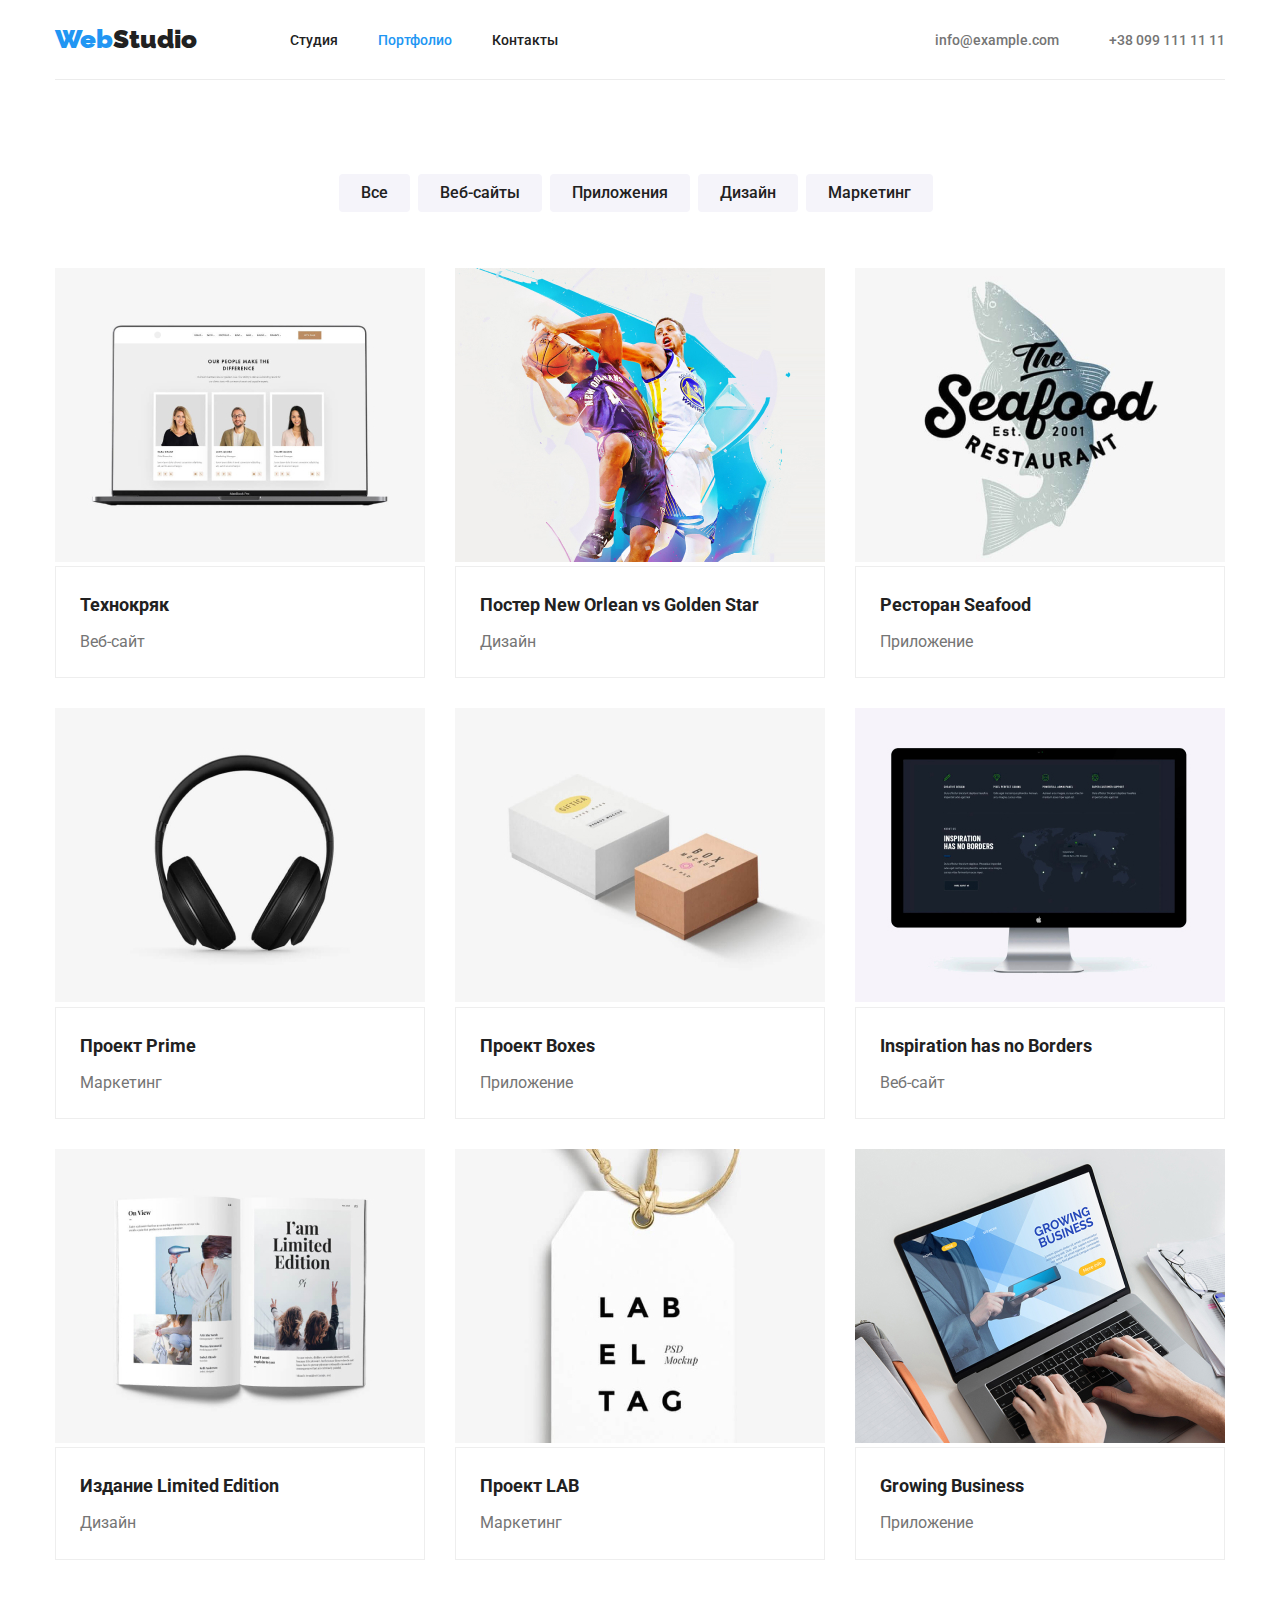
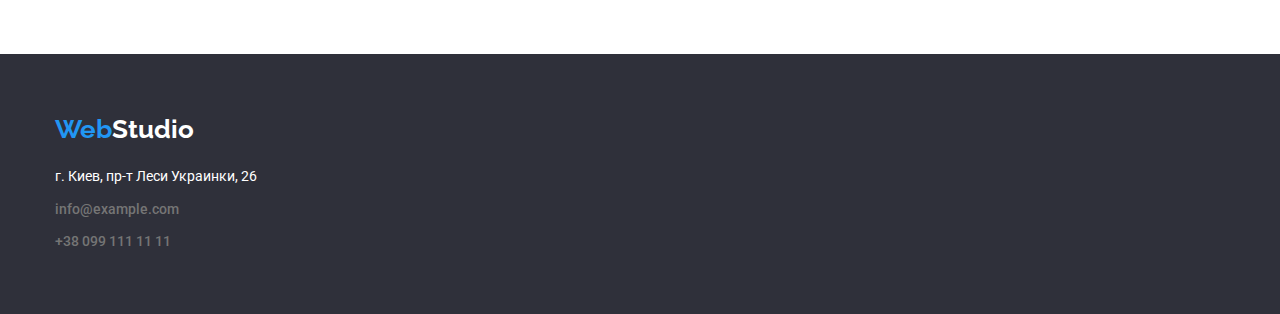
==== portfolio.html @ cf25471f "добавляю код из ДЗ-3" ====
<!DOCTYPE html>
<html lang="ru">

<head>
    <meta charset="UTF-8">
    <meta name="viewport" content="width=device-width, initial-scale=1.0">
    <title>Document</title>
    <link rel="stylesheet" href="./normalize.css">
    <link rel="stylesheet" href="./css/visually-hidden.css">
    <link rel="preconnect" href="https://fonts.gstatic.com">
    <link
        href="https://fonts.googleapis.com/css2?family=Raleway:wght@700&family=Roboto:wght@400;500;700;900&display=swap"
        rel="stylesheet">
    <link rel="stylesheet" href="./css/style.css">
</head>

<body class="page">

    <!-- HEADER -->

    <header>
        <div class="container">
            <nav class="nav">
                <a href="./index.html" class="nav-logo"><span class="nav-logo-color">Web</span>Studio</a>
                <ul class="nav-list list">
                    <li class="nav-list-item"><a href="" class="nav-list-link link">Студия</a></li>
                    <li class="nav-list-item"><a href="./portfolio.html" class="nav-list-link link active-btn">Портфолио</a></li>
                    <li class="nav-list-item"><a href="" class="nav-list-link link">Контакты</a></li>
                </ul>

                <ul class="list nav-contact">
                    <li class="nav-contact-list"><a href="mailto:info@example.com.pin"
                            class="link-contact link list">info@example.com</a></li>
                    <li class="nav-contact-list"><a href="tel:+380991111111" class="link-contact link list">+38 099 111
                            11 11</a></li>
                </ul>
            </nav>
        </div>
    </header>


    <main>

        
        <!-- PORTFOLIO PROJECT -->

        <section class="project">
            <div class="container">
                <h1 class="filter-title visually-hidden">PORTFOLIO FILTERS</h1>
                    
                <ul class="filter-list list">
                    <li class="filter-list-item"><button type="button" class="filter-btn button">Все</button></li>
                    <li class="filter-list-item"><button type="button" class="filter-btn button">Веб-сайты</button></li>
                    <li class="filter-list-item"><button type="button" class="filter-btn button">Приложения</button></li>
                    <li class="filter-list-item"><button type="button" class="filter-btn button">Дизайн</button></li>
                    <li class="filter-list-item"><button type="button" class="filter-btn button">Маркетинг</button></li>
                </ul>
             
                <ul class="portfolio-list list">
                    <li class="portfolio-list-item">
                        <a href="" class="link">
                            <img src="./img/img-portfolio/tehnokrac-project.jpg" alt="проект техгокряк" width="370" height="294">
                            <div class="portfolio-list-box">
                                <h2 class="project-name">Технокряк</h2>
                                <p class="project-text">Веб-сайт</p>
                            </div>
                        </a>
                    </li>
                    <li class="portfolio-list-item">
                        <a href="" class="link">
                            <img src="./img/img-portfolio/basketball-project.jpg"
                                alt="баскетбольный постер новый орлеан с золотыми звездами" width="370" height="294">
                                <div class="portfolio-list-box">
                                    <h2 class="project-name">Постер New Orlean vs Golden Star</h2>
                                    <p class="project-text">Дизайн</p>
                                </div>
                        </a>
                    </li>
                    <li class="portfolio-list-item">
                        <a href="" class="link">
                            <img src="./img/img-portfolio/seafood-project.jpg" alt="ресторан морскаяеда логотип" width="370"
                                height="294">
                                <div class="portfolio-list-box">
                                    <h2 class="project-name">Ресторан Seafood</h2>
                                    <p class="project-text">Приложение</p>
                                </div>
                        </a>
                    </li>
                    <li class="portfolio-list-item">
                        <a href="" class="link">
                            <img src="./img/img-portfolio/prime-project.jpg" alt="прект прайм" width="370" height="294">
                            <div class="portfolio-list-box">
                                <h2 class="project-name">Проект Prime</h2>
                                <p class="project-text">Маркетинг</p>
                            </div>
                        </a>
                    </li>
                    <li class="portfolio-list-item">
                        <a href="" class="link">
                            <img src="./img/img-portfolio/boxes-project.jpg" alt="проект коробки" width="370" height="294">
                            <div class="portfolio-list-box">
                                <h2 class="project-name">Проект Boxes</h2>
                                <p class="project-text">Приложение</p>
                            </div>
                        </a>
                    </li>
                    <li class="portfolio-list-item">
                        <a href="" class="link">
                            <img src="./img/img-portfolio/borders-project.jpg" alt="проект у вдохновения нет границ" width="370"
                                height="294">
                                <div class="portfolio-list-box">
                                    <h2 class="project-name">Inspiration has no Borders</h2>
                                    <p class="project-text">Веб-сайт</p>
                                </div>
                        </a>
                    </li>
                    <li class="portfolio-list-item">
                        <a href="" class="link">
                            <img src="./img/img-portfolio/limited-project.jpg" alt="проект литированая серия" width="370" height="294">
                            <div class="portfolio-list-box">
                                <h2 class="project-name">Издание Limited Edition</h2>
                                <p class="project-text">Дизайн</p>
                            </div>
                        </a>
                    </li>
                    <li class="portfolio-list-item">
                        <a href="" class="link">
                            <img src="./img/img-portfolio/lab-project.jpg" alt="проект ЛАБ" width="370" height="294">
                            <div class="portfolio-list-box">
                                <h2 class="project-name">Проект LAB</h2>
                                <p class="project-text">Маркетинг</p>
                            </div>
                        </a>
                    </li>
                    <li class="portfolio-list-item">
                        <a href="" class="link">
                            <img src="./img/img-portfolio/business-project.jpg" alt="проект растущий бизнес" width="370" height="294">
                            <div class="portfolio-list-box">
                                <h2 class="project-name">Growing Business</h2>
                                <p class="project-text">Приложение</p>
                            </div>
                        </a>
                    </li>
                </ul>
            </div>
         
        </section>

    </main>



    <!-- FOOTER -->
    
    <footer class="footer">
        <div class="container">
            <a href="./index.html" class="footer-logo"><span class="nav-logo-color">Web</span>Studio</a>
            <address class="footer-address">
                <span class="footer-address-city">г. Киев, пр-т Леси Украинки, 26</span>
                <a href="mailto:info@example.com.pig" class="footer-link-contact link">info@example.com</a>
                <a href="tel:+380991111111" class="footer-link-contact link">+38 099 111 11 11</a>
            </address>
        </div>
    </footer>
    </body>
    
    </html>
---- css/visually-hidden.css ----
.visually-hidden {
  position: absolute;
  width: 1px;
  height: 1px;
  margin: -1px;
  border: 0;
  padding: 0;

  white-space: nowrap;
  clip-path: inset(100%);
  clip: rect(0 0 0 0);
  overflow: hidden;
}
---- css/style.css ----
:root {
  /* background colors */
  --bg-color-grey: #2f303a;
  --bg-color-white: #ffffff;
  --bg-color-light-grey: #e5e5e5;
  --bg-color-white-solid: #f5f4fa;

  /* text colors */
  --accent-color-blue: #2196f3;
  --text-color-black: #212121;
  --text-color-grey: #757575;
  --text-color-white: #ffffff;
  --text-color-black-transparent: rgba(255, 255, 255, 0.6);

  /* border colors */
  --border-grey: #eeeeee;
  --border-grey-light: #ececec;
}

/* list fix */

.list {
  list-style-type: none;
}

/* link fix */

.link {
  text-decoration: none;
  color: var(--text-color-black);
}

.link:hover,
.link:focus {
  color: var(--accent-color-blue);
}

/* button */

.button {
  font-family: inherit;

  background-color: var(--bg-color-white-solid);
  color: var(--text-color-black);
}

.button:hover,
.button:focus {
  background-color: var(--accent-color-blue);
  color: var(--bg-color-white);
}

body {
  font-family: "Raleway", sans-serif;
  font-family: "Roboto", sans-serif;

  font-size: 16px;
  line-height: 1.2;

  color: var(--text-color-black);
}

/* FIX MARGIN ON h and p */

h1,
h2,
h3,
h4,
p {
  margin: 0px;
}

/* CONTAINER */

.container {
  width: 1200px;
  padding: 0 15px;

  margin-right: auto;
  margin-left: auto;
}

/* HEADER */

.nav-list,
.nav-contact {
  display: flex;
  align-items: center;
}

.nav {
  display: flex;
  border-bottom: 1px solid var(--border-grey-light);
}
.nav-list {
  margin-right: auto;
  margin-left: 93px;
  margin-top: 0px;
  margin-bottom: 0px;
  padding-left: 0px;
}

.nav-list-link {
  padding: 32px 0px;
}

.nav-list-item:not(:first-child) {
  margin-left: 40px;
}

.nav-contact {
  margin: 0px;
  padding-left: 0px;
}

.link-contact {
  padding: 32px 0px;

  color: var(--text-color-grey);

  font-weight: 500;
  font-size: 14px;
  font-style: normal;
}

.nav-contact-list:not(:first-child) {
  margin-left: 50px;
}

.nav-logo {
  margin-top: 0px;
  padding-bottom: 24px;
  padding-top: 24px;

  font-family: "Raleway";
  font-weight: 900;
  font-size: 26px;

  color: var(--text-color-black);

  text-decoration: none;
}

.nav-logo-color {
  color: var(--accent-color-blue);
}

.nav-list-link {
  color: var(--text-color-black);

  font-weight: 500;
  font-size: 14px;
}

/* PORTFOLIO ACTIVE */

.active-btn {
  color: var(--accent-color-blue);
}

/* HERO */

.hero {
  padding-top: 200px;
  padding-bottom: 200px;
  text-align: center;
}

.hero-title {
  font-weight: 900;
  font-size: 44px;
  line-height: 1.4;
  text-transform: uppercase;
  text-align: center;
}

.hero-btn {
  display: inline-block;
  margin-top: 30px;
  padding: 10px 32px;

  background-color: var(--accent-color-blue);
  color: var(--text-color-white);

  text-decoration: none;
}

/* FEATURES  */

.features,
.about {
  background-color: var(--bg-color-white-solid);
}

.features {
  padding-top: 94px;
  padding-bottom: 94px;
}

.features-box-list:not(:last-child) {
  margin-right: 30px;
}

.features-box-title {
  margin-bottom: 10px;

  color: var(--text-color-black);

  font-weight: 700;
  font-size: 14px;

  text-transform: uppercase;
}

.features-box {
  display: flex;
  flex-direction: row;
  margin: 0px;
  padding-left: 0px;
}

.features-box-text {
  color: var(--text-color-grey);

  font-size: 14px;
  line-height: 1.7;
}

/* ABOUT OUR WORK */

.about {
  padding-bottom: 94px;
}

.about-title {
  margin-bottom: 50px;
  color: var(--text-color-black);

  font-weight: 700;
  font-size: 36px;
  text-align: center;
}

.about-list {
  display: flex;
  padding-left: 0px;
  margin: 0px;
}

.about-list-item:not(:last-child) {
  margin-right: 30px;
}

/* OUR TEAM */

.team {
  padding-top: 94px;
  padding-bottom: 94px;
  background-color: var(--bg-color-light-grey);
}

.team-list {
  display: flex;
  padding-left: 0px;
  margin-top: 50px;
  margin-bottom: 0px;
}

.team-list-item:not(:last-child) {
  margin-right: 30px;
}

.team-member-bg {
  max-width: 270px;

  background-color: var(--bg-color-white);

  text-align: center;
}

.team-title {
  color: var(--text-color-black);

  text-align: center;
  font-weight: 700;
  font-size: 36px;
}

.team-member {
  padding-top: 30px;
  color: var(--text-color-black);
}

.team-profession {
  padding-top: 10px;
  padding-bottom: 30px;
  color: var(--text-color-grey);
}

/* FOOTER */

.footer {
  padding: 60px 0px;
  background-color: var(--bg-color-grey);
}

.footer-logo {
  display: inline-block;
  margin-bottom: 20px;

  font-family: "Raleway";
  font-weight: bold;
  font-size: 26px;

  color: var(--text-color-white);

  text-decoration: none;
}

.footer-address-city {
  margin-bottom: 9px;
  color: var(--text-color-white);

  font-style: normal;
}

.footer-address {
  color: var(--text-color-black-transparent);

  display: flex;
  flex-direction: column;
  font-size: 14px;
  line-height: 1.7;
}
.footer-link-contact {
  margin-bottom: 9px;
  color: var(--text-color-grey);

  font-weight: 500;
  font-size: 14px;
  font-style: normal;
}

.footer-link-contact:last-child {
  margin-bottom: 0px;
}

/*--------- PORTFOLIO ---------- */

/* PORTFOLIO PROJECTS */

.project {
  padding-top: 94px;
  padding-bottom: 94px;
}

.filter-list {
  display: flex;
  flex-direction: row;
  justify-content: center;
  padding-left: 0px;
  margin-top: 0px;
  margin-bottom: 56px;
}
.filter-list-item {
  margin-right: 8px;
}

.filter-btn {
  border-radius: 4px;
  border: transparent;
  box-sizing: border-box;
  padding: 6px 22px;
  font-weight: 500;
  font-size: 16px;
  line-height: 1.6;
}
.filter-btn:last-child {
  margin-right: 0px;
}

.portfolio-list {
  display: flex;
  flex-wrap: wrap;

  margin: 0px;
  padding: 0px;
}

.portfolio-list-item:nth-child(3n + 1) {
  margin-left: 0px;
}

.portfolio-list-item {
  margin-left: 30px;
  margin-bottom: 30px;
}

.portfolio-list-item:nth-last-child(-n + 3) {
  margin-bottom: 0px;
}

.portfolio-list-box {
  padding: 20px 24px;
  border: 1px solid var(--border-grey);
}

.project-name {
  margin-bottom: 4px;
  font-weight: 700;
  font-size: 18px;
  line-height: 2;
}

.project-text {
  color: var(--text-color-grey);

  font-weight: 400;
  font-size: 16px;
  line-height: 1.9;
}
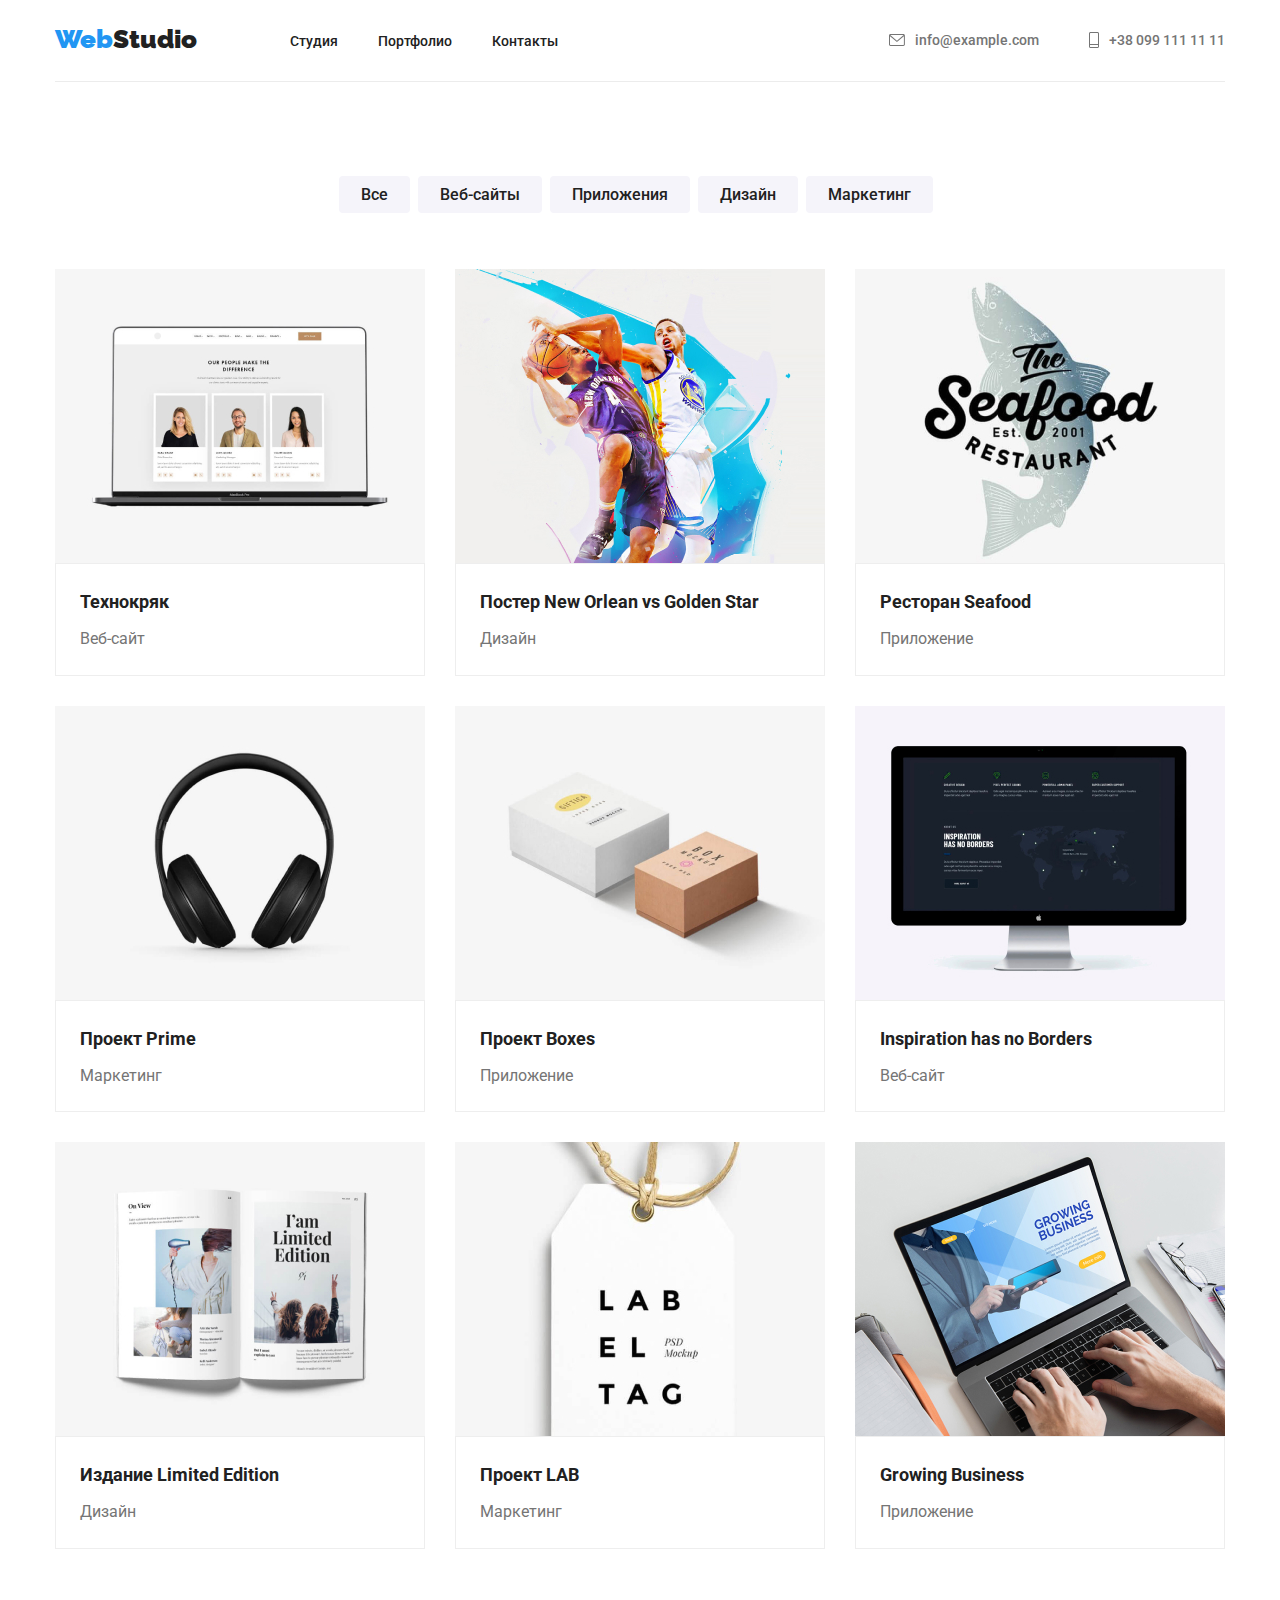
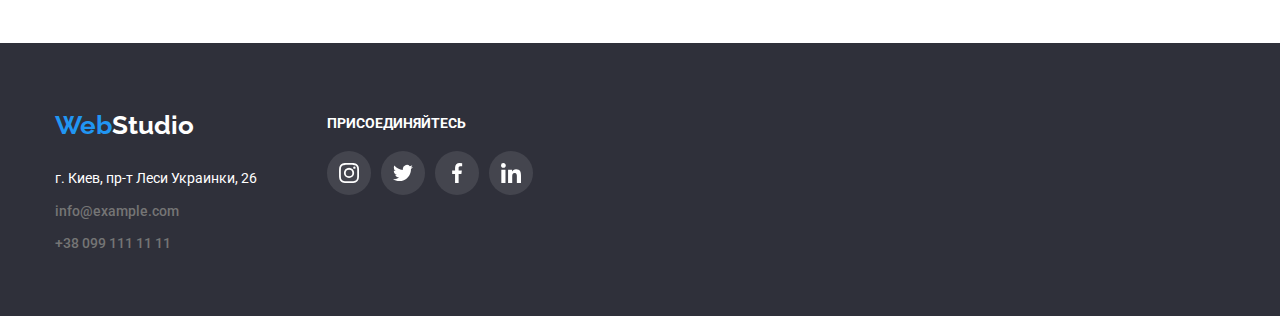
==== commit cf029670: "правки дз4" ====
--- a/portfolio.html
+++ b/portfolio.html
@@ -24,15 +24,24 @@
                 <a href="./index.html" class="nav-logo"><span class="nav-logo-color">Web</span>Studio</a>
                 <ul class="nav-list list">
                     <li class="nav-list-item"><a href="" class="nav-list-link link">Студия</a></li>
-                    <li class="nav-list-item"><a href="./portfolio.html" class="nav-list-link link active-btn">Портфолио</a></li>
+                    <li class="nav-list-item"><a href="./portfolio.html" class="nav-list-link link">Портфолио</a></li>
                     <li class="nav-list-item"><a href="" class="nav-list-link link">Контакты</a></li>
                 </ul>
-
+    
                 <ul class="list nav-contact">
                     <li class="nav-contact-list"><a href="mailto:info@example.com.pin"
-                            class="link-contact link list">info@example.com</a></li>
-                    <li class="nav-contact-list"><a href="tel:+380991111111" class="link-contact link list">+38 099 111
-                            11 11</a></li>
+                            class="link-contact link list icon-message">
+                            <svg class="link-icon-message">
+                                <use href="./img/icon-img/icons.svg#message"></use>
+                            </svg>
+                            info@example.com
+                        </a></li>
+                    <li class="nav-contact-list"><a href="tel:+380991111111" class="link-contact link list icon-mobile">
+                            <svg class="link-icon-mobile">
+                                <use href="./img/icon-img/icons.svg#mobile"></use>
+                            </svg>
+                            +38 099 111 11 11
+                        </a></li>
                 </ul>
             </nav>
         </div>
@@ -49,16 +58,16 @@
                 <h1 class="filter-title visually-hidden">PORTFOLIO FILTERS</h1>
                     
                 <ul class="filter-list list">
-                    <li class="filter-list-item"><button type="button" class="filter-btn button">Все</button></li>
-                    <li class="filter-list-item"><button type="button" class="filter-btn button">Веб-сайты</button></li>
-                    <li class="filter-list-item"><button type="button" class="filter-btn button">Приложения</button></li>
-                    <li class="filter-list-item"><button type="button" class="filter-btn button">Дизайн</button></li>
-                    <li class="filter-list-item"><button type="button" class="filter-btn button">Маркетинг</button></li>
+                    <li class="filter-list-item"><button type="button" class="filter-btn button button-shadow">Все</button></li>
+                    <li class="filter-list-item"><button type="button" class="filter-btn button button-shadow">Веб-сайты</button></li>
+                    <li class="filter-list-item"><button type="button" class="filter-btn button button-shadow">Приложения</button></li>
+                    <li class="filter-list-item"><button type="button" class="filter-btn button button-shadow">Дизайн</button></li>
+                    <li class="filter-list-item"><button type="button" class="filter-btn button button-shadow">Маркетинг</button></li>
                 </ul>
              
                 <ul class="portfolio-list list">
                     <li class="portfolio-list-item">
-                        <a href="" class="link">
+                        <a href="" class="link portfolio-link-shadow">
                             <img src="./img/img-portfolio/tehnokrac-project.jpg" alt="проект техгокряк" width="370" height="294">
                             <div class="portfolio-list-box">
                                 <h2 class="project-name">Технокряк</h2>
@@ -67,7 +76,7 @@
                         </a>
                     </li>
                     <li class="portfolio-list-item">
-                        <a href="" class="link">
+                        <a href="" class="link portfolio-link-shadow">
                             <img src="./img/img-portfolio/basketball-project.jpg"
                                 alt="баскетбольный постер новый орлеан с золотыми звездами" width="370" height="294">
                                 <div class="portfolio-list-box">
@@ -77,7 +86,7 @@
                         </a>
                     </li>
                     <li class="portfolio-list-item">
-                        <a href="" class="link">
+                        <a href="" class="link portfolio-link-shadow">
                             <img src="./img/img-portfolio/seafood-project.jpg" alt="ресторан морскаяеда логотип" width="370"
                                 height="294">
                                 <div class="portfolio-list-box">
@@ -87,7 +96,7 @@
                         </a>
                     </li>
                     <li class="portfolio-list-item">
-                        <a href="" class="link">
+                        <a href="" class="link portfolio-link-shadow">
                             <img src="./img/img-portfolio/prime-project.jpg" alt="прект прайм" width="370" height="294">
                             <div class="portfolio-list-box">
                                 <h2 class="project-name">Проект Prime</h2>
@@ -96,7 +105,7 @@
                         </a>
                     </li>
                     <li class="portfolio-list-item">
-                        <a href="" class="link">
+                        <a href="" class="link portfolio-link-shadow">
                             <img src="./img/img-portfolio/boxes-project.jpg" alt="проект коробки" width="370" height="294">
                             <div class="portfolio-list-box">
                                 <h2 class="project-name">Проект Boxes</h2>
@@ -105,7 +114,7 @@
                         </a>
                     </li>
                     <li class="portfolio-list-item">
-                        <a href="" class="link">
+                        <a href="" class="link portfolio-link-shadow">
                             <img src="./img/img-portfolio/borders-project.jpg" alt="проект у вдохновения нет границ" width="370"
                                 height="294">
                                 <div class="portfolio-list-box">
@@ -115,7 +124,7 @@
                         </a>
                     </li>
                     <li class="portfolio-list-item">
-                        <a href="" class="link">
+                        <a href="" class="link portfolio-link-shadow">
                             <img src="./img/img-portfolio/limited-project.jpg" alt="проект литированая серия" width="370" height="294">
                             <div class="portfolio-list-box">
                                 <h2 class="project-name">Издание Limited Edition</h2>
@@ -124,7 +133,7 @@
                         </a>
                     </li>
                     <li class="portfolio-list-item">
-                        <a href="" class="link">
+                        <a href="" class="link portfolio-link-shadow">
                             <img src="./img/img-portfolio/lab-project.jpg" alt="проект ЛАБ" width="370" height="294">
                             <div class="portfolio-list-box">
                                 <h2 class="project-name">Проект LAB</h2>
@@ -133,7 +142,7 @@
                         </a>
                     </li>
                     <li class="portfolio-list-item">
-                        <a href="" class="link">
+                        <a href="" class="link portfolio-link-shadow">
                             <img src="./img/img-portfolio/business-project.jpg" alt="проект растущий бизнес" width="370" height="294">
                             <div class="portfolio-list-box">
                                 <h2 class="project-name">Growing Business</h2>
@@ -153,13 +162,49 @@
     <!-- FOOTER -->
     
     <footer class="footer">
-        <div class="container">
-            <a href="./index.html" class="footer-logo"><span class="nav-logo-color">Web</span>Studio</a>
+        <div class="container container-position">
             <address class="footer-address">
+                <a href="./index.html" class="footer-logo"><span class="nav-logo-color">Web</span>Studio</a>
                 <span class="footer-address-city">г. Киев, пр-т Леси Украинки, 26</span>
                 <a href="mailto:info@example.com.pig" class="footer-link-contact link">info@example.com</a>
                 <a href="tel:+380991111111" class="footer-link-contact link">+38 099 111 11 11</a>
             </address>
+            
+            <div class="footer-network">
+                <h2 class="footer-link-title">присоединяйтесь</h2>
+                <ul class="footer-list">
+                    <li>
+                        <a href="" class="footer-link-icon">
+                            <svg class="footer-icon" width="20" height="20">
+                                <use href="./img/icon-img/icons.svg#inst"></use>
+                            </svg>
+                        </a>
+                    </li>
+            
+                    <li>
+                        <a href="" class="footer-link-icon">
+                            <svg class="footer-icon" width="20" height="20">
+                                <use href="./img/icon-img/icons.svg#tw"></use>
+                            </svg>
+                        </a>
+                    </li>
+            
+                    <li>
+                        <a href="" class="footer-link-icon">
+                            <svg class="footer-icon" width="20" height="20">
+                                <use href="./img/icon-img/icons.svg#fb"></use>
+                            </svg>
+                        </a>
+                    </li>
+                    <li>
+                        <a href="" class="footer-link-icon">
+                            <svg class="footer-icon" width="20" height="20">
+                                <use href="./img/icon-img/icons.svg#linkedin"></use>
+                            </svg>
+                        </a>
+                    </li>
+                </ul>
+            </div>
         </div>
     </footer>
     </body>
--- a/css/style.css
+++ b/css/style.css
@@ -15,6 +15,7 @@
   /* border colors */
   --border-grey: #eeeeee;
   --border-grey-light: #ececec;
+  --border-icon: #afb1b8;
 }
 
 /* list fix */
@@ -50,7 +51,15 @@
   color: var(--bg-color-white);
 }
 
+.button-shadow:hover,
+.button-shadow:focus {
+  box-shadow: 0px 3px 1px rgba(0, 0, 0, 0.1), 0px 1px 2px rgba(0, 0, 0, 0.08),
+    0px 2px 2px rgba(0, 0, 0, 0.12);
+  border-radius: 4px;
+}
+
 body {
+  margin: 0px;
   font-family: "Raleway", sans-serif;
   font-family: "Roboto", sans-serif;
 
@@ -68,6 +77,12 @@
 h4,
 p {
   margin: 0px;
+}
+
+img {
+  display: block;
+  max-width: 100%;
+  height: auto;
 }
 
 /* CONTAINER */
@@ -114,6 +129,8 @@
 }
 
 .link-contact {
+  display: flex;
+  align-items: center;
   padding: 32px 0px;
 
   color: var(--text-color-grey);
@@ -125,6 +142,11 @@
 
 .nav-contact-list:not(:first-child) {
   margin-left: 50px;
+}
+
+.link-icon-message {
+  width: 16px;
+  height: 12px;
 }
 
 .nav-logo {
@@ -152,6 +174,30 @@
   font-size: 14px;
 }
 
+.icon-message {
+  fill: var(--text-color-grey);
+}
+
+.icon-mobile {
+  fill: var(--text-color-grey);
+}
+
+.link-icon-message {
+  width: 16px;
+  height: 12px;
+  margin-right: 10px;
+  fill: currentColor;
+  cursor: pointer;
+}
+
+.link-icon-mobile {
+  width: 10px;
+  height: 16px;
+  margin-right: 10px;
+  fill: currentColor;
+  cursor: pointer;
+}
+
 /* PORTFOLIO ACTIVE */
 
 .active-btn {
@@ -161,12 +207,27 @@
 /* HERO */
 
 .hero {
+  max-width: 1600px;
+  margin-left: auto;
+  margin-right: auto;
   padding-top: 200px;
   padding-bottom: 200px;
+
+  background-image: linear-gradient(
+      to right,
+      rgba(47, 48, 58, 0.4),
+      rgba(47, 48, 58, 0.4)
+    ),
+    url(../img/hero-img.jpg);
+
+  background-repeat: no-repeat;
+  background-size: cover;
+  background-position: center;
   text-align: center;
 }
 
 .hero-title {
+  color: var(--bg-color-white);
   font-weight: 900;
   font-size: 44px;
   line-height: 1.4;
@@ -189,12 +250,11 @@
 
 .features,
 .about {
-  background-color: var(--bg-color-white-solid);
+  background-color: var(--bg-color-white);
 }
 
 .features {
   padding-top: 94px;
-  padding-bottom: 94px;
 }
 
 .features-box-list:not(:last-child) {
@@ -202,6 +262,7 @@
 }
 
 .features-box-title {
+  margin-top: 30px;
   margin-bottom: 10px;
 
   color: var(--text-color-black);
@@ -226,10 +287,24 @@
   line-height: 1.7;
 }
 
+.features-icon-block {
+  width: 270px;
+  height: 120px;
+  display: flex;
+  align-items: center;
+  justify-content: center;
+  background-color: var(--bg-color-white-solid);
+}
+
+.detals-color {
+  fill: #2196f3;
+}
+
 /* ABOUT OUR WORK */
 
 .about {
   padding-bottom: 94px;
+  padding-top: 94px;
 }
 
 .about-title {
@@ -270,9 +345,15 @@
   margin-right: 30px;
 }
 
+.team-list-item {
+  box-shadow: 0px 1px 3px rgba(0, 0, 0, 0.12), 0px 1px 1px rgba(0, 0, 0, 0.14),
+    0px 2px 1px rgba(0, 0, 0, 0.2);
+  border-radius: 0px 0px 4px 4px;
+}
+
 .team-member-bg {
   max-width: 270px;
-
+  padding-bottom: 30px;
   background-color: var(--bg-color-white);
 
   text-align: center;
@@ -293,8 +374,102 @@
 
 .team-profession {
   padding-top: 10px;
-  padding-bottom: 30px;
   color: var(--text-color-grey);
+  margin-bottom: 16px;
+}
+
+.team-list-network {
+  margin: 0px;
+  padding: 0px;
+  list-style: none;
+  display: flex;
+  align-items: center;
+  justify-content: center;
+}
+
+.team-link-icon {
+  display: flex;
+  align-items: center;
+  justify-content: center;
+  margin-right: 10px;
+  width: 44px;
+  height: 44px;
+  border-radius: 50%;
+  background-color: var(--bg-color-white);
+  color: var(--border-icon);
+}
+
+.team-list-icon:last-child {
+  margin-right: 0px;
+}
+
+.team-link-icon:hover,
+.team-link-icon:focus {
+  background-color: var(--accent-color-blue);
+  color: var(--bg-color-white);
+}
+
+.team-icon {
+  width: 20px;
+  height: 20px;
+  fill: currentColor;
+}
+
+/* CLIENTS */
+
+.clients {
+  padding: 94px 0px;
+}
+
+.clients-list-item {
+  margin-right: 30px;
+}
+
+.clients-list-item:last-child {
+  margin-right: 0px;
+}
+
+.clients-title {
+  margin-bottom: 50px;
+  color: var(--text-color-black);
+
+  text-align: center;
+  font-weight: 700;
+  font-size: 36px;
+}
+
+.clients-list {
+  margin: 0px;
+  padding: 0px;
+  list-style: none;
+  display: flex;
+  flex-direction: row;
+}
+
+.clients-list-item:last-child {
+  margin-right: 0px;
+}
+
+.clients-link {
+  display: flex;
+  align-items: center;
+  justify-content: center;
+  width: 170px;
+  height: 90px;
+  border-color: var(--border-icon);
+  border: 1px solid;
+  color: var(--border-icon);
+  border-radius: 4px;
+}
+
+.clients-link:hover,
+.clients-link:focus {
+  border-color: var(--accent-color-blue);
+  color: var(--accent-color-blue);
+}
+
+.clients-link-icon {
+  fill: currentColor;
 }
 
 /* FOOTER */
@@ -304,10 +479,14 @@
   background-color: var(--bg-color-grey);
 }
 
+.container-position {
+  display: flex;
+}
+
 .footer-logo {
   display: inline-block;
   margin-bottom: 20px;
-
+  font-style: normal;
   font-family: "Raleway";
   font-weight: bold;
   font-size: 26px;
@@ -343,6 +522,57 @@
 
 .footer-link-contact:last-child {
   margin-bottom: 0px;
+}
+
+.footer-network {
+  margin-top: 12px;
+  margin-left: 70px;
+}
+
+.footer-link-title {
+  margin-bottom: 20px;
+  color: var(--bg-color-white);
+  font-weight: 700;
+  font-size: 14px;
+  line-height: 1.15;
+  text-transform: uppercase;
+}
+
+.footer-list {
+  margin: 0px;
+  padding: 0px;
+  list-style: none;
+  display: flex;
+  justify-content: center;
+  align-items: center;
+}
+
+.footer-link-icon {
+  display: flex;
+  align-items: center;
+  justify-content: center;
+  margin-right: 10px;
+  width: 44px;
+  height: 44px;
+  border-radius: 50%;
+  background-color: rgba(255, 255, 255, 0.1);
+  color: var(--bg-color-white);
+}
+
+.footer-list-icon:last-child {
+  margin-right: 0px;
+}
+
+.footer-link-icon:hover,
+.footer-link-icon:focus {
+  background-color: var(--accent-color-blue);
+  color: var(--bg-color-white);
+}
+
+.footer-icon {
+  width: 20px;
+  height: 20px;
+  fill: currentColor;
 }
 
 /*--------- PORTFOLIO ---------- */
@@ -419,3 +649,11 @@
   font-size: 16px;
   line-height: 1.9;
 }
+
+.portfolio-link-shadow:hover,
+.portfolio-link-shadow:focus {
+  display: block;
+  box-sizing: border-box;
+  box-shadow: 0px 1px 1px rgba(0, 0, 0, 0.12), 0px 4px 4px rgba(0, 0, 0, 0.06),
+    1px 4px 6px rgba(0, 0, 0, 0.16);
+}
